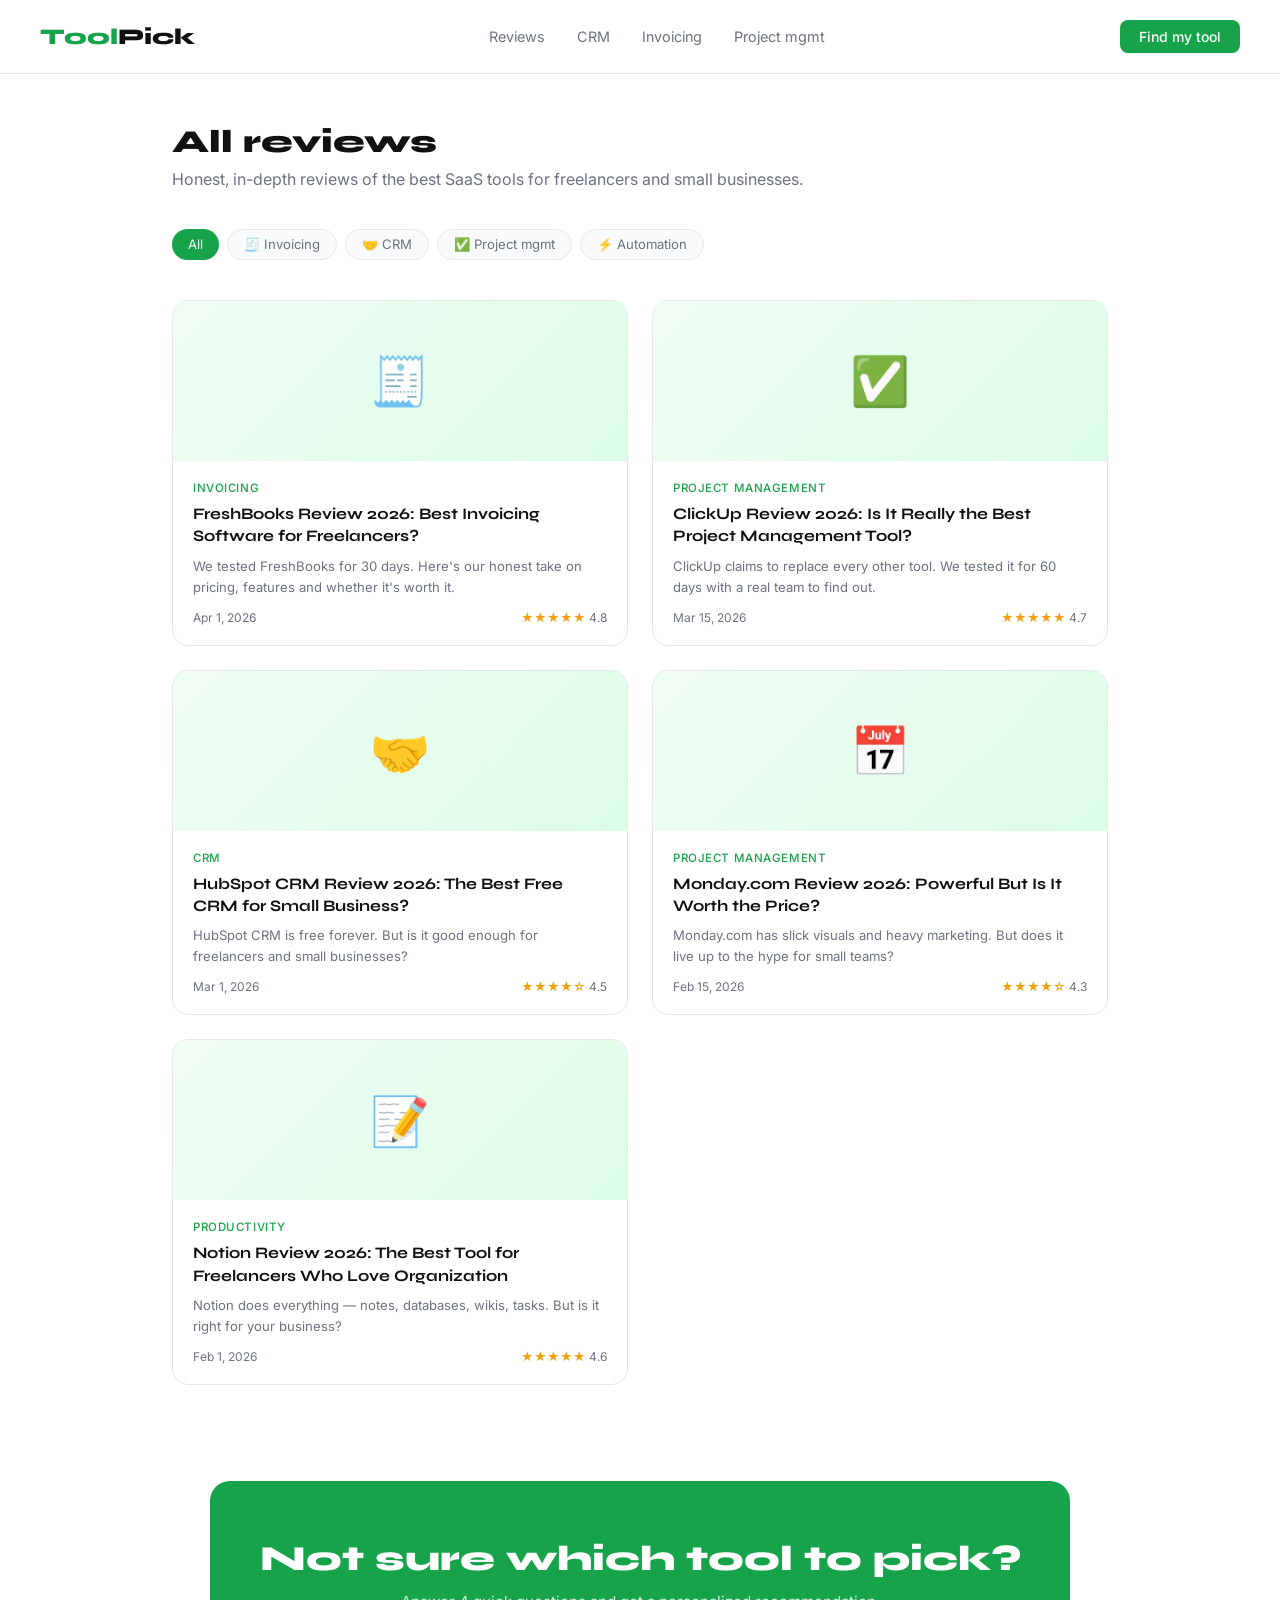
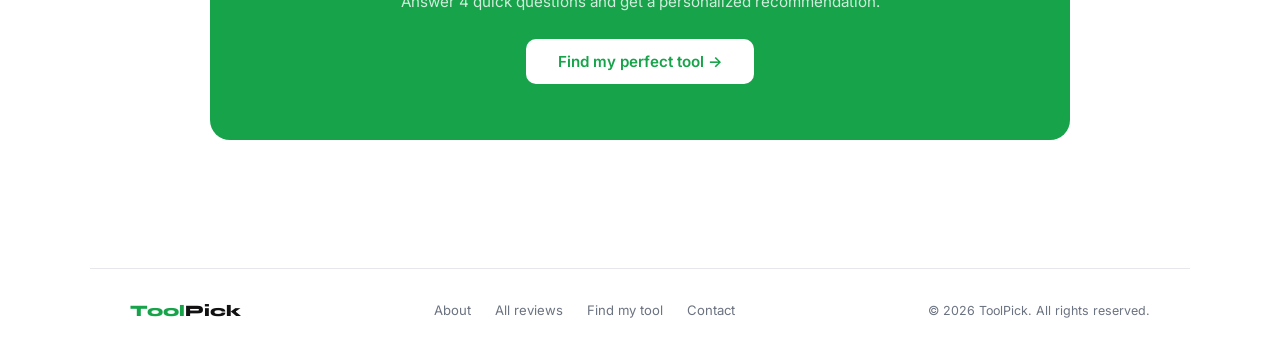
==== blog.html @ 5f157a09 "fix: move files to root" ====
<!DOCTYPE html>
<html lang="en">
<head>
<meta charset="UTF-8">
<meta name="viewport" content="width=device-width, initial-scale=1.0">
<title>All Reviews – ToolPick</title>
<meta name="description" content="Browse all SaaS tool reviews on ToolPick. Find the best tools for invoicing, CRM, project management and more.">
<link href="https://fonts.googleapis.com/css2?family=Syne:wght@400;500;700;800&family=Inter:wght@400;500&display=swap" rel="stylesheet">
<link rel="stylesheet" href="style.css">
</head>
<body>

<nav>
  <a href="index.html" class="logo">Tool<span>Pick</span></a>
  <div class="nav-links">
    <a href="blog.html">Reviews</a>
    <a href="blog.html#crm">CRM</a>
    <a href="blog.html#invoicing">Invoicing</a>
    <a href="blog.html#project">Project mgmt</a>
  </div>
  <a href="quiz.html" class="nav-cta">Find my tool</a>
</nav>

<section class="section" style="padding-top:3rem;">
  <h1 style="font-family:'Syne',sans-serif;font-weight:800;font-size:2rem;margin-bottom:0.5rem;">All reviews</h1>
  <p style="color:var(--muted);margin-bottom:2.5rem;">Honest, in-depth reviews of the best SaaS tools for freelancers and small businesses.</p>

  <!-- FILTER BAR -->
  <div style="display:flex;gap:0.5rem;flex-wrap:wrap;margin-bottom:2.5rem;">
    <button onclick="filterCat('all')" id="btn-all" class="filter-btn active" style="background:var(--green);color:#fff;border:none;padding:0.4rem 1rem;border-radius:999px;font-size:0.82rem;cursor:pointer;font-family:'Inter',sans-serif;">All</button>
    <button onclick="filterCat('invoicing')" id="btn-invoicing" class="filter-btn" style="background:var(--bg2);color:var(--muted);border:0.5px solid var(--border);padding:0.4rem 1rem;border-radius:999px;font-size:0.82rem;cursor:pointer;font-family:'Inter',sans-serif;">🧾 Invoicing</button>
    <button onclick="filterCat('crm')" id="btn-crm" class="filter-btn" style="background:var(--bg2);color:var(--muted);border:0.5px solid var(--border);padding:0.4rem 1rem;border-radius:999px;font-size:0.82rem;cursor:pointer;font-family:'Inter',sans-serif;">🤝 CRM</button>
    <button onclick="filterCat('project')" id="btn-project" class="filter-btn" style="background:var(--bg2);color:var(--muted);border:0.5px solid var(--border);padding:0.4rem 1rem;border-radius:999px;font-size:0.82rem;cursor:pointer;font-family:'Inter',sans-serif;">✅ Project mgmt</button>
    <button onclick="filterCat('automation')" id="btn-automation" class="filter-btn" style="background:var(--bg2);color:var(--muted);border:0.5px solid var(--border);padding:0.4rem 1rem;border-radius:999px;font-size:0.82rem;cursor:pointer;font-family:'Inter',sans-serif;">⚡ Automation</button>
  </div>

  <div class="blog-grid" id="blog-grid">
    <a class="blog-card" href="freshbooks.html" data-cat="invoicing">
      <div class="blog-card-img">🧾</div>
      <div class="blog-card-body">
        <div class="blog-card-cat">Invoicing</div>
        <div class="blog-card-title">FreshBooks Review 2026: Best Invoicing Software for Freelancers?</div>
        <div class="blog-card-desc">We tested FreshBooks for 30 days. Here's our honest take on pricing, features and whether it's worth it.</div>
        <div class="blog-card-meta"><span>Apr 1, 2026</span><span><span class="stars">★★★★★</span> 4.8</span></div>
      </div>
    </a>
    <a class="blog-card" href="clickup.html" data-cat="project">
      <div class="blog-card-img">✅</div>
      <div class="blog-card-body">
        <div class="blog-card-cat">Project Management</div>
        <div class="blog-card-title">ClickUp Review 2026: Is It Really the Best Project Management Tool?</div>
        <div class="blog-card-desc">ClickUp claims to replace every other tool. We tested it for 60 days with a real team to find out.</div>
        <div class="blog-card-meta"><span>Mar 15, 2026</span><span><span class="stars">★★★★★</span> 4.7</span></div>
      </div>
    </a>
    <a class="blog-card" href="hubspot.html" data-cat="crm">
      <div class="blog-card-img">🤝</div>
      <div class="blog-card-body">
        <div class="blog-card-cat">CRM</div>
        <div class="blog-card-title">HubSpot CRM Review 2026: The Best Free CRM for Small Business?</div>
        <div class="blog-card-desc">HubSpot CRM is free forever. But is it good enough for freelancers and small businesses?</div>
        <div class="blog-card-meta"><span>Mar 1, 2026</span><span><span class="stars">★★★★☆</span> 4.5</span></div>
      </div>
    </a>
    <a class="blog-card" href="monday.html" data-cat="project">
      <div class="blog-card-img">📅</div>
      <div class="blog-card-body">
        <div class="blog-card-cat">Project Management</div>
        <div class="blog-card-title">Monday.com Review 2026: Powerful But Is It Worth the Price?</div>
        <div class="blog-card-desc">Monday.com has slick visuals and heavy marketing. But does it live up to the hype for small teams?</div>
        <div class="blog-card-meta"><span>Feb 15, 2026</span><span><span class="stars">★★★★☆</span> 4.3</span></div>
      </div>
    </a>
    <a class="blog-card" href="notion.html" data-cat="automation">
      <div class="blog-card-img">📝</div>
      <div class="blog-card-body">
        <div class="blog-card-cat">Productivity</div>
        <div class="blog-card-title">Notion Review 2026: The Best Tool for Freelancers Who Love Organization</div>
        <div class="blog-card-desc">Notion does everything — notes, databases, wikis, tasks. But is it right for your business?</div>
        <div class="blog-card-meta"><span>Feb 1, 2026</span><span><span class="stars">★★★★★</span> 4.6</span></div>
      </div>
    </a>
  </div>
</section>

<section style="padding:2rem 2rem 4rem;">
  <div class="cta-block">
    <h2>Not sure which tool to pick?</h2>
    <p>Answer 4 quick questions and get a personalized recommendation.</p>
    <a href="quiz.html" class="btn">Find my perfect tool →</a>
  </div>
</section>

<footer>
  <div class="footer-logo">Tool<span>Pick</span></div>
  <div class="footer-links">
    <a href="#">About</a>
    <a href="blog.html">All reviews</a>
    <a href="quiz.html">Find my tool</a>
    <a href="#">Contact</a>
  </div>
  <div class="footer-copy">© 2026 ToolPick. All rights reserved.</div>
</footer>

<script>
function filterCat(cat) {
  document.querySelectorAll('.filter-btn').forEach(b => {
    b.style.background = 'var(--bg2)';
    b.style.color = 'var(--muted)';
    b.style.border = '0.5px solid var(--border)';
  });
  const active = document.getElementById('btn-' + cat);
  active.style.background = 'var(--green)';
  active.style.color = '#fff';
  active.style.border = 'none';

  document.querySelectorAll('.blog-card').forEach(card => {
    if (cat === 'all' || card.dataset.cat === cat) {
      card.style.display = 'block';
    } else {
      card.style.display = 'none';
    }
  });
}

// Handle hash on load
const hash = window.location.hash.replace('#','');
if (hash && document.getElementById('btn-' + hash)) filterCat(hash);
</script>
</body>
</html>
---- style.css ----
*, *::before, *::after { box-sizing: border-box; margin: 0; padding: 0; }
:root { --green: #16a34a; --green-light: #dcfce7; --green-dark: #14532d; --muted: #6b7280; --border: #e5e7eb; --bg2: #f9fafb; }
body { font-family: 'Inter', sans-serif; color: #111; }
a { color: inherit; }

/* NAV */
nav { display: flex; align-items: center; justify-content: space-between; padding: 1.25rem 2.5rem; border-bottom: 0.5px solid var(--border); position: sticky; top: 0; background: #fff; z-index: 10; }
.logo { font-family: 'Syne', sans-serif; font-weight: 800; font-size: 1.4rem; color: var(--green); text-decoration: none; }
.logo span { color: #111; }
.nav-links { display: flex; gap: 2rem; }
.nav-links a { text-decoration: none; font-size: 0.9rem; color: var(--muted); transition: color 0.2s; }
.nav-links a:hover { color: #111; }
.nav-cta { background: var(--green); color: #fff; border: none; padding: 0.5rem 1.2rem; border-radius: 8px; font-size: 0.875rem; font-weight: 500; cursor: pointer; font-family: 'Inter', sans-serif; text-decoration: none; }

/* FOOTER */
footer { border-top: 0.5px solid var(--border); padding: 2rem 2.5rem; display: flex; justify-content: space-between; align-items: center; max-width: 1100px; margin: 0 auto; flex-wrap: wrap; gap: 1rem; }
.footer-logo { font-family: 'Syne', sans-serif; font-weight: 800; color: var(--green); font-size: 1rem; }
.footer-logo span { color: #111; }
.footer-links { display: flex; gap: 1.5rem; }
.footer-links a { font-size: 0.82rem; color: var(--muted); text-decoration: none; }
.footer-copy { font-size: 0.78rem; color: var(--muted); }

/* UTILS */
.section { max-width: 1000px; margin: 0 auto; padding: 0 2rem 4rem; }
.divider { height: 0.5px; background: var(--border); max-width: 1000px; margin: 0 auto 4rem; }
.section-label { font-size: 0.78rem; font-weight: 500; color: var(--muted); text-transform: uppercase; letter-spacing: 0.08em; margin-bottom: 1.25rem; text-align: center; }
.badge-green { display: inline-block; background: var(--green-light); color: var(--green-dark); font-size: 0.78rem; font-weight: 500; padding: 0.3rem 0.9rem; border-radius: 999px; }
.pill { font-size: 0.7rem; padding: 0.25rem 0.65rem; border-radius: 999px; font-weight: 500; }
.pill-green { background: var(--green-light); color: var(--green-dark); }
.pill-gray { background: #f3f4f6; color: #374151; }
.stars { color: #f59e0b; }
.sep { height: 0.5px; background: var(--border); margin: 0.75rem 0; }

/* TOOL CARDS */
.tool-grid { display: grid; grid-template-columns: repeat(auto-fit, minmax(260px, 1fr)); gap: 1rem; }
.tool-card { background: #fff; border: 0.5px solid var(--border); border-radius: 14px; padding: 1.25rem; transition: border-color 0.18s; text-decoration: none; color: inherit; display: block; }
.tool-card:hover { border-color: var(--green); }
.tool-top { display: flex; align-items: center; gap: 0.75rem; margin-bottom: 0.75rem; }
.tool-logo { width: 40px; height: 40px; border-radius: 10px; display: flex; align-items: center; justify-content: center; font-weight: 700; font-size: 0.95rem; color: #fff; flex-shrink: 0; }
.tool-name { font-weight: 500; font-size: 0.95rem; }
.tool-cat { font-size: 0.75rem; color: var(--muted); }
.tool-rating { font-size: 0.78rem; color: var(--muted); margin-bottom: 0.75rem; }
.tool-desc { font-size: 0.83rem; color: var(--muted); line-height: 1.6; margin-bottom: 0.9rem; }
.tool-bottom { display: flex; justify-content: space-between; align-items: center; }
.tool-price { font-size: 0.78rem; color: var(--muted); }
.tool-price strong { color: #111; font-weight: 500; }

/* CAT CARDS */
.cat-grid { display: grid; grid-template-columns: repeat(auto-fit, minmax(140px, 1fr)); gap: 0.75rem; }
.cat-card { background: var(--bg2); border: 0.5px solid var(--border); border-radius: 12px; padding: 1.1rem 1rem; text-align: center; text-decoration: none; color: inherit; transition: all 0.18s; display: block; }
.cat-card:hover { border-color: var(--green); background: var(--green-light); }
.cat-icon { font-size: 1.4rem; margin-bottom: 0.5rem; }
.cat-name { font-size: 0.82rem; font-weight: 500; }
.cat-count { font-size: 0.72rem; color: var(--muted); margin-top: 0.2rem; }

/* CTA BLOCK */
.cta-block { background: var(--green); border-radius: 20px; padding: 3.5rem 2rem; text-align: center; max-width: 860px; margin: 0 auto 4rem; }
.cta-block h2 { font-family: 'Syne', sans-serif; font-weight: 800; font-size: clamp(1.5rem, 3vw, 2.2rem); color: #fff; margin-bottom: 0.75rem; }
.cta-block p { color: rgba(255,255,255,0.8); font-size: 0.95rem; margin-bottom: 1.75rem; }
.cta-block .btn { background: #fff; color: var(--green); border: none; padding: 0.8rem 2rem; border-radius: 10px; font-size: 0.95rem; font-weight: 600; cursor: pointer; font-family: 'Inter', sans-serif; text-decoration: none; display: inline-block; }

/* ARTICLE */
.article-wrap { max-width: 720px; margin: 0 auto; padding: 3rem 2rem 6rem; }
.article-wrap h1 { font-family: 'Syne', sans-serif; font-weight: 800; font-size: clamp(1.8rem, 4vw, 2.6rem); line-height: 1.15; margin-bottom: 1rem; }
.article-meta { font-size: 0.82rem; color: var(--muted); margin-bottom: 2rem; display: flex; gap: 1rem; align-items: center; flex-wrap: wrap; }
.article-body { font-size: 1rem; line-height: 1.8; color: #222; }
.article-body h2 { font-family: 'Syne', sans-serif; font-weight: 700; font-size: 1.4rem; margin: 2.5rem 0 0.75rem; }
.article-body p { margin-bottom: 1.25rem; }
.article-body ul { margin: 0.5rem 0 1.25rem 1.5rem; }
.article-body ul li { margin-bottom: 0.4rem; }
.article-body strong { font-weight: 600; color: #111; }
.article-body .verdict-box { background: var(--green-light); border-left: 4px solid var(--green); border-radius: 8px; padding: 1.25rem 1.5rem; margin: 2rem 0; }
.article-body .verdict-box p { margin: 0; color: var(--green-dark); font-weight: 500; }
.article-body .cta-link { display: inline-block; background: var(--green); color: #fff; padding: 0.8rem 1.8rem; border-radius: 10px; text-decoration: none; font-weight: 600; font-size: 0.95rem; margin-top: 1rem; }
.article-body .pros-cons { display: grid; grid-template-columns: 1fr 1fr; gap: 1rem; margin: 1.5rem 0; }
.article-body .pros, .article-body .cons { background: var(--bg2); border-radius: 10px; padding: 1rem 1.25rem; }
.article-body .pros h3 { color: var(--green); font-size: 0.9rem; margin-bottom: 0.5rem; }
.article-body .cons h3 { color: #dc2626; font-size: 0.9rem; margin-bottom: 0.5rem; }
.article-body .pros ul, .article-body .cons ul { margin-left: 1rem; }
.article-body .rating { font-size: 1.5rem; margin: 1rem 0; }
.back-link { display: inline-flex; align-items: center; gap: 0.4rem; color: var(--muted); text-decoration: none; font-size: 0.85rem; margin-bottom: 2rem; }
.back-link:hover { color: #111; }

/* BLOG PAGE */
.blog-grid { display: grid; grid-template-columns: repeat(auto-fill, minmax(300px, 1fr)); gap: 1.5rem; }
.blog-card { background: #fff; border: 0.5px solid var(--border); border-radius: 16px; overflow: hidden; text-decoration: none; color: inherit; transition: border-color 0.18s, transform 0.18s; display: block; }
.blog-card:hover { border-color: var(--green); transform: translateY(-2px); }
.blog-card-img { background: linear-gradient(135deg, #f0fdf4, #dcfce7); height: 160px; display: flex; align-items: center; justify-content: center; font-size: 3rem; }
.blog-card-body { padding: 1.25rem; }
.blog-card-cat { font-size: 0.72rem; font-weight: 500; color: var(--green); text-transform: uppercase; letter-spacing: 0.05em; margin-bottom: 0.5rem; }
.blog-card-title { font-family: 'Syne', sans-serif; font-weight: 700; font-size: 1rem; line-height: 1.4; margin-bottom: 0.5rem; }
.blog-card-desc { font-size: 0.82rem; color: var(--muted); line-height: 1.6; margin-bottom: 0.75rem; }
.blog-card-meta { font-size: 0.75rem; color: var(--muted); display: flex; justify-content: space-between; }

/* QUIZ */
.quiz-wrap { max-width: 640px; margin: 0 auto; padding: 4rem 2rem; }
.quiz-wrap h1 { font-family: 'Syne', sans-serif; font-weight: 800; font-size: 2rem; margin-bottom: 0.75rem; }
.quiz-wrap > p { color: var(--muted); margin-bottom: 2.5rem; }
.quiz-step { display: none; }
.quiz-step.active { display: block; }
.quiz-question { font-family: 'Syne', sans-serif; font-weight: 700; font-size: 1.2rem; margin-bottom: 1.25rem; }
.quiz-options { display: grid; gap: 0.75rem; }
.quiz-option { background: var(--bg2); border: 1.5px solid var(--border); border-radius: 12px; padding: 1rem 1.25rem; cursor: pointer; font-size: 0.9rem; transition: all 0.15s; text-align: left; font-family: 'Inter', sans-serif; }
.quiz-option:hover { border-color: var(--green); background: var(--green-light); }
.quiz-option.selected { border-color: var(--green); background: var(--green-light); color: var(--green-dark); font-weight: 500; }
.quiz-progress { display: flex; gap: 0.4rem; margin-bottom: 2rem; }
.quiz-dot { height: 4px; flex: 1; background: var(--border); border-radius: 999px; transition: background 0.3s; }
.quiz-dot.done { background: var(--green); }
.quiz-result { background: var(--green-light); border-radius: 16px; padding: 2rem; text-align: center; }
.quiz-result h2 { font-family: 'Syne', sans-serif; font-weight: 800; font-size: 1.5rem; color: var(--green-dark); margin-bottom: 0.5rem; }
.quiz-result p { color: var(--green-dark); margin-bottom: 1.5rem; }
.quiz-result a { background: var(--green); color: #fff; padding: 0.75rem 1.75rem; border-radius: 10px; text-decoration: none; font-weight: 600; font-size: 0.95rem; }

/* ADMIN */
.admin-login { max-width: 400px; margin: 6rem auto; padding: 2rem; background: #fff; border: 0.5px solid var(--border); border-radius: 16px; text-align: center; }
.admin-login h2 { font-family: 'Syne', sans-serif; font-weight: 700; font-size: 1.4rem; margin-bottom: 0.5rem; }
.admin-login p { color: var(--muted); font-size: 0.85rem; margin-bottom: 1.5rem; }
.admin-login input { width: 100%; border: 1px solid var(--border); border-radius: 8px; padding: 0.7rem 1rem; font-size: 0.95rem; font-family: 'Inter', sans-serif; margin-bottom: 0.75rem; outline: none; }
.admin-login input:focus { border-color: var(--green); }
.admin-login button { width: 100%; background: var(--green); color: #fff; border: none; padding: 0.75rem; border-radius: 8px; font-size: 0.95rem; font-weight: 600; cursor: pointer; font-family: 'Inter', sans-serif; }
.admin-panel { display: none; max-width: 800px; margin: 0 auto; padding: 2rem; }
.admin-panel h2 { font-family: 'Syne', sans-serif; font-weight: 700; font-size: 1.4rem; margin-bottom: 1.5rem; }
.admin-field { margin-bottom: 1rem; }
.admin-field label { display: block; font-size: 0.82rem; font-weight: 500; margin-bottom: 0.4rem; color: var(--muted); }
.admin-field input, .admin-field textarea, .admin-field select { width: 100%; border: 1px solid var(--border); border-radius: 8px; padding: 0.7rem 1rem; font-size: 0.9rem; font-family: 'Inter', sans-serif; outline: none; }
.admin-field input:focus, .admin-field textarea:focus { border-color: var(--green); }
.admin-field textarea { min-height: 300px; resize: vertical; }
.admin-btn { background: var(--green); color: #fff; border: none; padding: 0.75rem 1.5rem; border-radius: 8px; font-size: 0.9rem; font-weight: 600; cursor: pointer; font-family: 'Inter', sans-serif; }
.admin-notice { background: var(--green-light); color: var(--green-dark); padding: 0.75rem 1rem; border-radius: 8px; font-size: 0.85rem; margin-bottom: 1.5rem; display: none; }

@media (max-width: 640px) {
  nav { padding: 1rem 1rem; }
  .nav-links { display: none; }
  .article-body .pros-cons { grid-template-columns: 1fr; }
}
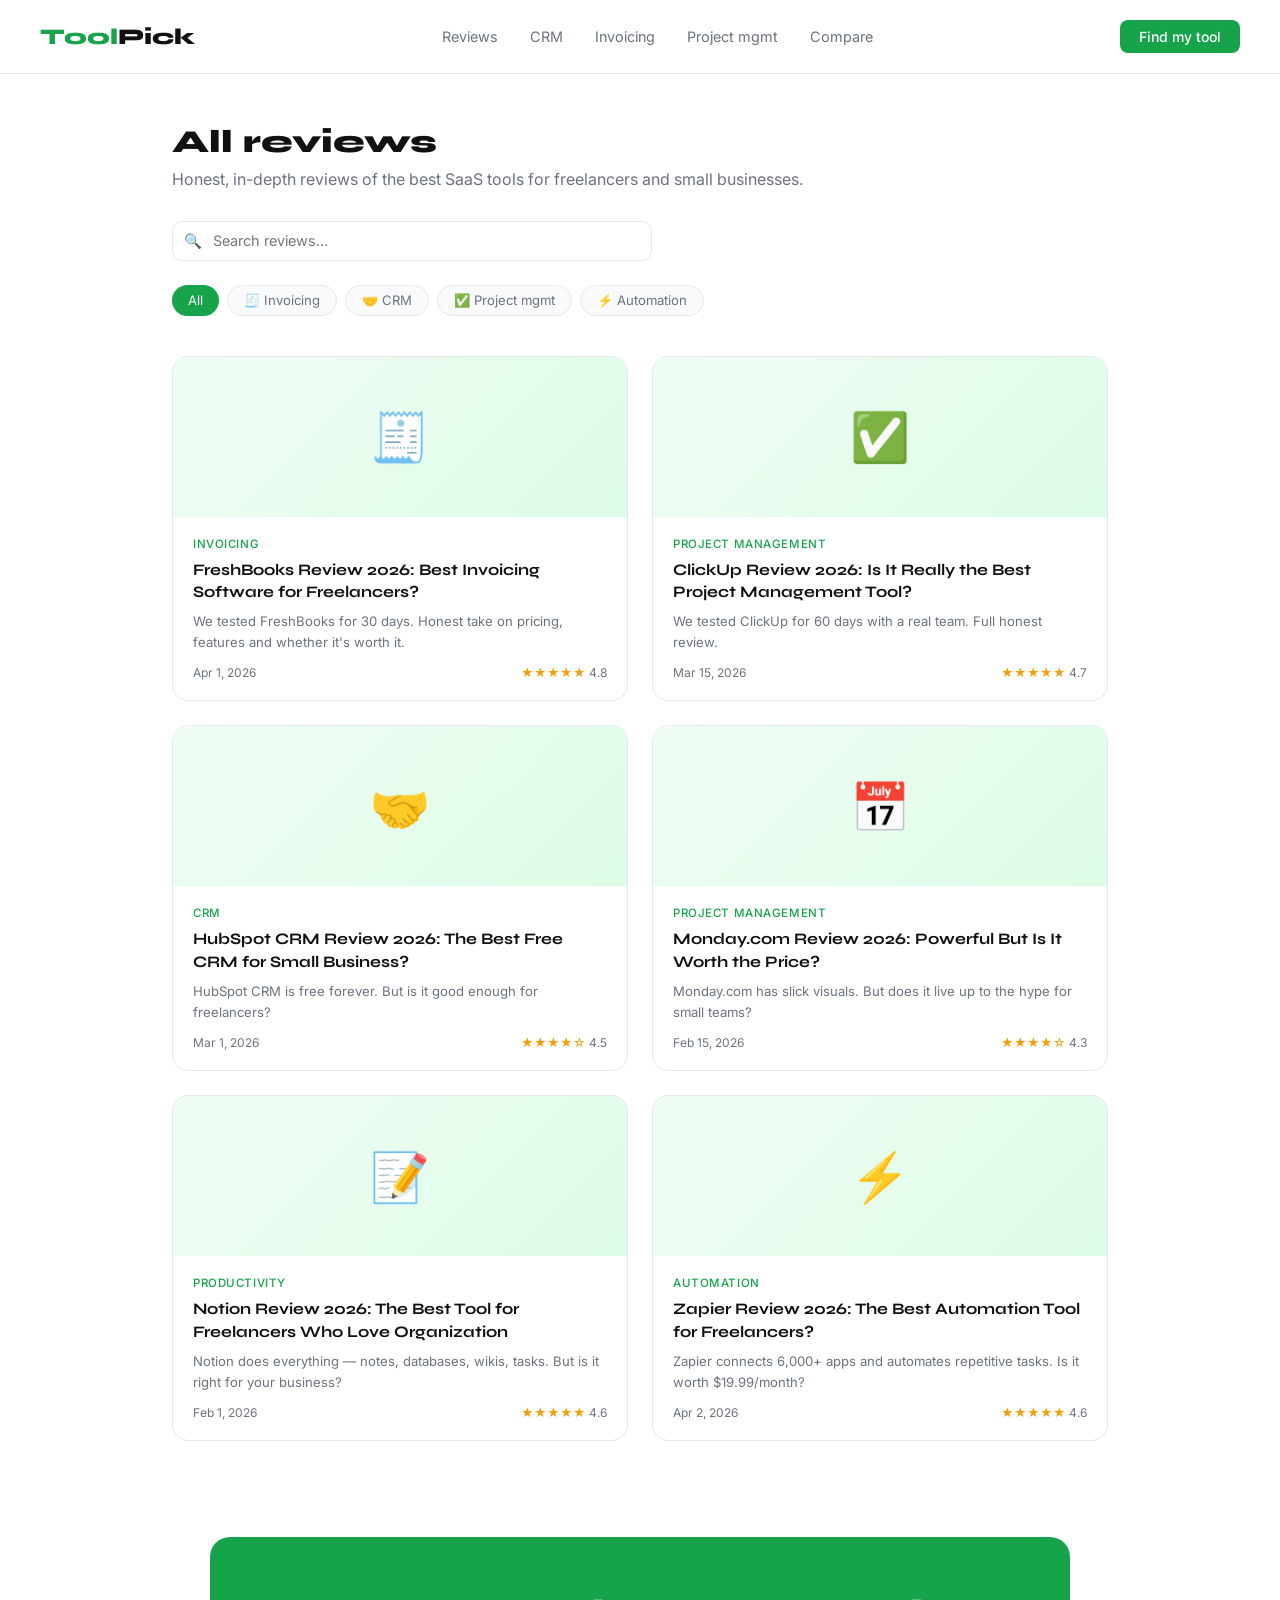
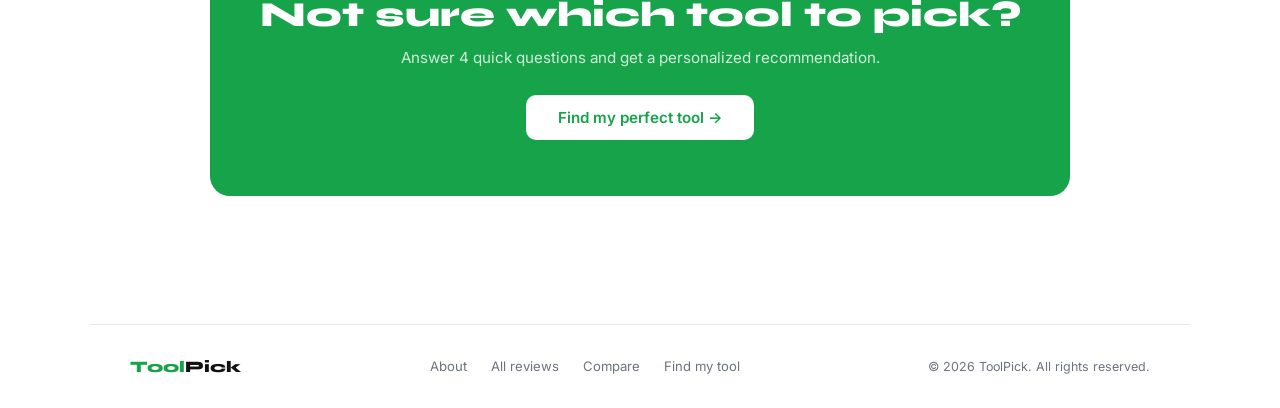
==== commit 57dddc51: "feat: add notion and zapier to blog" ====
--- a/blog.html
+++ b/blog.html
@@ -17,17 +17,22 @@
     <a href="blog.html#crm">CRM</a>
     <a href="blog.html#invoicing">Invoicing</a>
     <a href="blog.html#project">Project mgmt</a>
+    <a href="compare.html">Compare</a>
   </div>
   <a href="quiz.html" class="nav-cta">Find my tool</a>
 </nav>
 
 <section class="section" style="padding-top:3rem;">
   <h1 style="font-family:'Syne',sans-serif;font-weight:800;font-size:2rem;margin-bottom:0.5rem;">All reviews</h1>
-  <p style="color:var(--muted);margin-bottom:2.5rem;">Honest, in-depth reviews of the best SaaS tools for freelancers and small businesses.</p>
+  <p style="color:var(--muted);margin-bottom:2rem;">Honest, in-depth reviews of the best SaaS tools for freelancers and small businesses.</p>
 
-  <!-- FILTER BAR -->
+  <div style="position:relative;max-width:480px;margin-bottom:1.5rem;">
+    <input type="text" id="search-input" placeholder="Search reviews…" oninput="searchArticles()" style="width:100%;border:1px solid var(--border);border-radius:10px;padding:0.65rem 1rem 0.65rem 2.5rem;font-size:0.9rem;font-family:'Inter',sans-serif;outline:none;">
+    <span style="position:absolute;left:0.75rem;top:50%;transform:translateY(-50%);color:var(--muted);font-size:0.9rem;">🔍</span>
+  </div>
+
   <div style="display:flex;gap:0.5rem;flex-wrap:wrap;margin-bottom:2.5rem;">
-    <button onclick="filterCat('all')" id="btn-all" class="filter-btn active" style="background:var(--green);color:#fff;border:none;padding:0.4rem 1rem;border-radius:999px;font-size:0.82rem;cursor:pointer;font-family:'Inter',sans-serif;">All</button>
+    <button onclick="filterCat('all')" id="btn-all" class="filter-btn" style="background:var(--green);color:#fff;border:none;padding:0.4rem 1rem;border-radius:999px;font-size:0.82rem;cursor:pointer;font-family:'Inter',sans-serif;">All</button>
     <button onclick="filterCat('invoicing')" id="btn-invoicing" class="filter-btn" style="background:var(--bg2);color:var(--muted);border:0.5px solid var(--border);padding:0.4rem 1rem;border-radius:999px;font-size:0.82rem;cursor:pointer;font-family:'Inter',sans-serif;">🧾 Invoicing</button>
     <button onclick="filterCat('crm')" id="btn-crm" class="filter-btn" style="background:var(--bg2);color:var(--muted);border:0.5px solid var(--border);padding:0.4rem 1rem;border-radius:999px;font-size:0.82rem;cursor:pointer;font-family:'Inter',sans-serif;">🤝 CRM</button>
     <button onclick="filterCat('project')" id="btn-project" class="filter-btn" style="background:var(--bg2);color:var(--muted);border:0.5px solid var(--border);padding:0.4rem 1rem;border-radius:999px;font-size:0.82rem;cursor:pointer;font-family:'Inter',sans-serif;">✅ Project mgmt</button>
@@ -40,7 +45,7 @@
       <div class="blog-card-body">
         <div class="blog-card-cat">Invoicing</div>
         <div class="blog-card-title">FreshBooks Review 2026: Best Invoicing Software for Freelancers?</div>
-        <div class="blog-card-desc">We tested FreshBooks for 30 days. Here's our honest take on pricing, features and whether it's worth it.</div>
+        <div class="blog-card-desc">We tested FreshBooks for 30 days. Honest take on pricing, features and whether it's worth it.</div>
         <div class="blog-card-meta"><span>Apr 1, 2026</span><span><span class="stars">★★★★★</span> 4.8</span></div>
       </div>
     </a>
@@ -49,7 +54,7 @@
       <div class="blog-card-body">
         <div class="blog-card-cat">Project Management</div>
         <div class="blog-card-title">ClickUp Review 2026: Is It Really the Best Project Management Tool?</div>
-        <div class="blog-card-desc">ClickUp claims to replace every other tool. We tested it for 60 days with a real team to find out.</div>
+        <div class="blog-card-desc">We tested ClickUp for 60 days with a real team. Full honest review.</div>
         <div class="blog-card-meta"><span>Mar 15, 2026</span><span><span class="stars">★★★★★</span> 4.7</span></div>
       </div>
     </a>
@@ -58,7 +63,7 @@
       <div class="blog-card-body">
         <div class="blog-card-cat">CRM</div>
         <div class="blog-card-title">HubSpot CRM Review 2026: The Best Free CRM for Small Business?</div>
-        <div class="blog-card-desc">HubSpot CRM is free forever. But is it good enough for freelancers and small businesses?</div>
+        <div class="blog-card-desc">HubSpot CRM is free forever. But is it good enough for freelancers?</div>
         <div class="blog-card-meta"><span>Mar 1, 2026</span><span><span class="stars">★★★★☆</span> 4.5</span></div>
       </div>
     </a>
@@ -67,7 +72,7 @@
       <div class="blog-card-body">
         <div class="blog-card-cat">Project Management</div>
         <div class="blog-card-title">Monday.com Review 2026: Powerful But Is It Worth the Price?</div>
-        <div class="blog-card-desc">Monday.com has slick visuals and heavy marketing. But does it live up to the hype for small teams?</div>
+        <div class="blog-card-desc">Monday.com has slick visuals. But does it live up to the hype for small teams?</div>
         <div class="blog-card-meta"><span>Feb 15, 2026</span><span><span class="stars">★★★★☆</span> 4.3</span></div>
       </div>
     </a>
@@ -78,6 +83,15 @@
         <div class="blog-card-title">Notion Review 2026: The Best Tool for Freelancers Who Love Organization</div>
         <div class="blog-card-desc">Notion does everything — notes, databases, wikis, tasks. But is it right for your business?</div>
         <div class="blog-card-meta"><span>Feb 1, 2026</span><span><span class="stars">★★★★★</span> 4.6</span></div>
+      </div>
+    </a>
+    <a class="blog-card" href="zapier.html" data-cat="automation">
+      <div class="blog-card-img">⚡</div>
+      <div class="blog-card-body">
+        <div class="blog-card-cat">Automation</div>
+        <div class="blog-card-title">Zapier Review 2026: The Best Automation Tool for Freelancers?</div>
+        <div class="blog-card-desc">Zapier connects 6,000+ apps and automates repetitive tasks. Is it worth $19.99/month?</div>
+        <div class="blog-card-meta"><span>Apr 2, 2026</span><span><span class="stars">★★★★★</span> 4.6</span></div>
       </div>
     </a>
   </div>
@@ -96,14 +110,22 @@
   <div class="footer-links">
     <a href="#">About</a>
     <a href="blog.html">All reviews</a>
+    <a href="compare.html">Compare</a>
     <a href="quiz.html">Find my tool</a>
-    <a href="#">Contact</a>
   </div>
   <div class="footer-copy">© 2026 ToolPick. All rights reserved.</div>
 </footer>
 
 <script>
+function searchArticles() {
+  const q = document.getElementById('search-input').value.toLowerCase();
+  document.querySelectorAll('.blog-card').forEach(card => {
+    card.style.display = card.textContent.toLowerCase().includes(q) ? 'block' : 'none';
+  });
+}
+
 function filterCat(cat) {
+  document.getElementById('search-input').value = '';
   document.querySelectorAll('.filter-btn').forEach(b => {
     b.style.background = 'var(--bg2)';
     b.style.color = 'var(--muted)';
@@ -113,17 +135,11 @@
   active.style.background = 'var(--green)';
   active.style.color = '#fff';
   active.style.border = 'none';
-
   document.querySelectorAll('.blog-card').forEach(card => {
-    if (cat === 'all' || card.dataset.cat === cat) {
-      card.style.display = 'block';
-    } else {
-      card.style.display = 'none';
-    }
+    card.style.display = (cat === 'all' || card.dataset.cat === cat) ? 'block' : 'none';
   });
 }
 
-// Handle hash on load
 const hash = window.location.hash.replace('#','');
 if (hash && document.getElementById('btn-' + hash)) filterCat(hash);
 </script>
